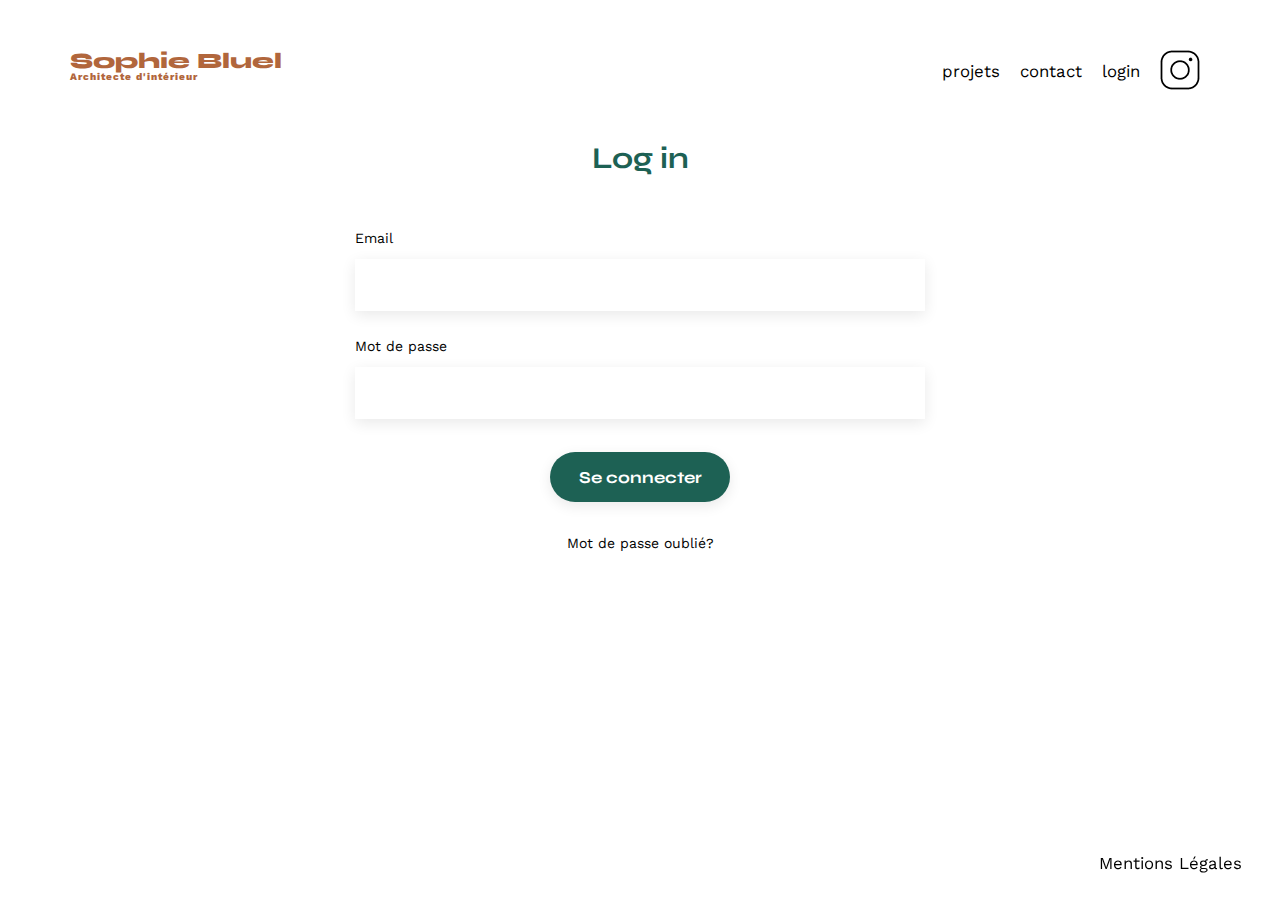
==== FrontEnd/login.html @ 67257700 "gngn" ====
<!DOCTYPE html>
<html lang="fr">

<head>
    <meta charset="UTF-8">
    <title>Sophie Bluel - Architecte d'intérieur</title>
    <meta name="viewport" content="width=device-width, initial-scale=1.0">
    <link rel="preconnect" href="https://fonts.googleapis.com">
    <link rel="preconnect" href="https://fonts.gstatic.com" crossorigin>
    <link href="https://fonts.googleapis.com/css2?family=Syne:wght@700;800&family=Work+Sans&display=swap"
        rel="stylesheet">
    <meta name="description" content="">
    <link rel="stylesheet" href="./assets/style.css">
    <script src="./assets/script.js"></script>
</head>

<body id="login-page">
    <header>
        <h1>Sophie Bluel <span>Architecte d'intérieur</span></h1>
        <nav>
            <ul>
                <li><a href="/">projets</a></li>
                <li><a href="/">contact</a></li>
                <li>login</li>
                <li><img src="./assets/icons/instagram.png" alt="Instagram"></li>
            </ul>
        </nav>
    </header>
    <main>
        <section id="login">
            <h2>Log in</h2>
            <form id="login-form">
                <label for="email">Email</label>
                <input type="email" name="email" id="email">
                <label for="password">Mot de passe</label>
                <input type="password" name="password" id="password">
                <input type="submit" value="Se connecter">
                <p><a href="">Mot de passe oublié?</a></p>
            </form>
        </section>
    </main>

    <footer>
        <nav>
            <ul>
                <li>Mentions Légales</li>
            </ul>
        </nav>
    </footer>
</body>

</html>
---- FrontEnd/assets/style.css ----
/* http://meyerweb.com/eric/tools/css/reset/
   v2.0 | 20110126
   License: none (public domain)
*/

html,
body,
div,
span,
applet,
object,
iframe,
h1,
h2,
h3,
h4,
h5,
h6,
p,
blockquote,
pre,
a,
abbr,
acronym,
address,
big,
cite,
code,
del,
dfn,
em,
img,
ins,
kbd,
q,
s,
samp,
small,
strike,
strong,
sub,
sup,
tt,
var,
b,
u,
i,
center,
dl,
dt,
dd,
ol,
ul,
li,
fieldset,
form,
label,
legend,
table,
caption,
tbody,
tfoot,
thead,
tr,
th,
td,
article,
aside,
canvas,
details,
embed,
figure,
figcaption,
footer,
header,
hgroup,
menu,
nav,
output,
ruby,
section,
summary,
time,
mark,
audio,
video {
	margin: 0;
	padding: 0;
	border: 0;
	font-size: 100%;
	font: inherit;
	vertical-align: baseline;
}

/* HTML5 display-role reset for older browsers */
article,
aside,
details,
figcaption,
figure,
footer,
header,
hgroup,
menu,
nav,
section {
	display: block;
}

body {
	line-height: 1;
}

ol,
ul {
	list-style: none;
}

blockquote,
q {
	quotes: none;
}

blockquote:before,
blockquote:after,
q:before,
q:after {
	content: '';
	content: none;
}

table {
	border-collapse: collapse;
	border-spacing: 0;
}

/** end reset css**/
body {
	max-width: 1140px;
	margin: auto;
	font-family: 'Work Sans';
	font-size: 14px;
}

header {
	display: flex;
	justify-content: space-between;
	margin: 50px 0
}

section {
	margin: 50px 0
}

h1 {
	display: flex;
	flex-direction: column;
	font-family: 'Syne';
	font-size: 22px;
	font-weight: 800;
	color: #B1663C
}

h1>span {
	font-family: 'Work Sans';
	font-size: 10px;
	letter-spacing: 0.1em;
	;
}

h2 {
	font-family: 'Syne';
	font-weight: 700;
	font-size: 30px;
	color: #1D6154
}

nav ul {
	display: flex;
	align-items: center;
	list-style-type: none;

}

nav li {
	padding: 0 10px;
	font-size: 1.2em;
}

li:hover {
	color: #B1663C;
}

#introduction {
	display: flex;
	align-items: center;
}

#introduction figure {
	flex: 1
}

#introduction img {
	display: block;
	margin: auto;
	width: 80%;
}

#introduction article {
	flex: 1
}

#introduction h2 {
	margin-bottom: 1em;
}

#introduction p {
	margin-bottom: 0.5em;
}

#portfolio h2 {
	text-align: center;
	margin-bottom: 1em;
}

.gallery {
	width: 100%;
	display: grid;
	grid-template-columns: 1fr 1fr 1fr;
	grid-column-gap: 20px;
	grid-row-gap: 20px;
}

.gallery img {
	width: 100%;

}

#contact {
	width: 50%;
	margin: auto;
}

#contact>* {
	text-align: center;

}

#contact h2 {
	margin-bottom: 20px;
}

#contact form {
	text-align: left;
	margin-top: 30px;
	display: flex;
	flex-direction: column;
}

#contact input {
	height: 50px;
	font-size: 1.2em;
	border: none;
	box-shadow: 0px 4px 14px rgba(0, 0, 0, 0.09);
}

#contact label {
	margin: 2em 0 1em 0;
}

#contact textarea {
	border: none;
	box-shadow: 0px 4px 14px rgba(0, 0, 0, 0.09);
}

input[type="submit"] {
	font-family: 'Syne';
	font-weight: 700;
	color: white;
	background-color: #1D6154;
	margin: 2em auto;
	width: 180px;
	text-align: center;
	border-radius: 60px;
}

footer nav ul {
	display: flex;
	justify-content: flex-end;
	margin: 2em
}


/* index */
a:visited,
a {
	color: inherit;
	text-decoration: none;
}

/* --------------------------------Log in------------------------------------- */

#login {
	width: 50%;
	margin: auto;
}

#login>* {
	text-align: center;
}

#login h2 {
	margin-bottom: 20px;
}

#login p {
	text-align: center;
}

#login form {
	text-align: left;
	margin-top: 30px;
	display: flex;
	flex-direction: column;
}

#login input {
	height: 50px;
	font-size: 1.2em;
	border: none;
	box-shadow: 0px 4px 14px rgba(0, 0, 0, 0.09);
}

#login label {
	margin: 2em 0 1em 0;
}

#login-page footer {
	position: fixed;
	right: 0;
	bottom: 0;
}
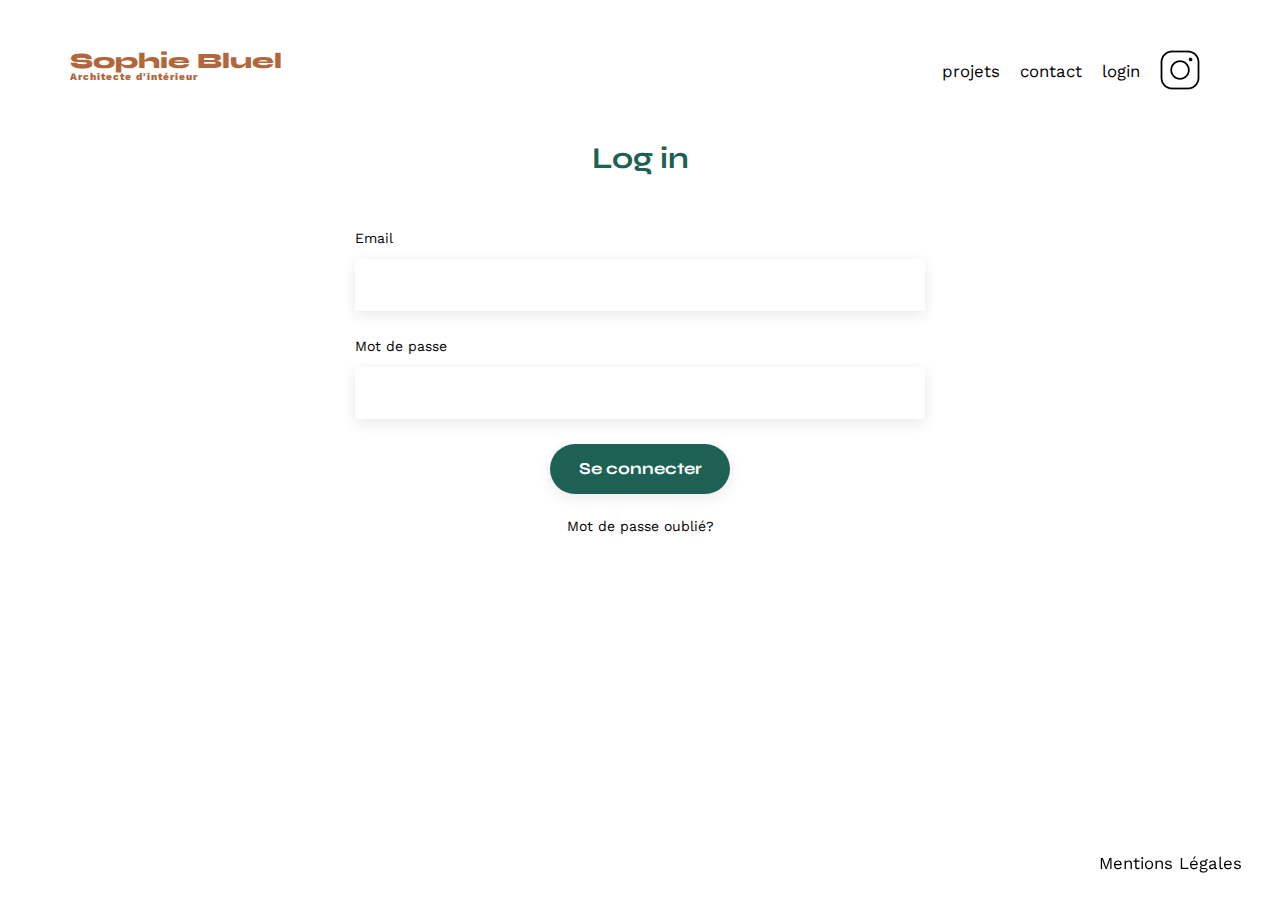
==== commit bc7b781c: "finition des details" ====
--- a/FrontEnd/login.html
+++ b/FrontEnd/login.html
@@ -11,12 +11,14 @@
         rel="stylesheet">
     <meta name="description" content="">
     <link rel="stylesheet" href="./assets/style.css">
-    <script src="./assets/script.js"></script>
+    <script src="./assets/script-login.js"></script>
 </head>
 
 <body id="login-page">
     <header>
-        <h1>Sophie Bluel <span>Architecte d'intérieur</span></h1>
+        <a href="/">
+            <h1>Sophie Bluel <span>Architecte d'intérieur</span></h1>
+        </a>
         <nav>
             <ul>
                 <li><a href="/">projets</a></li>
@@ -35,6 +37,7 @@
                 <label for="password">Mot de passe</label>
                 <input type="password" name="password" id="password">
                 <input type="submit" value="Se connecter">
+                <p id="imageError" class="error-message" style="color: red; display: none;">Identifiant ou mot de passe incorrect</p>
                 <p><a href="">Mot de passe oublié?</a></p>
             </form>
         </section>
--- a/FrontEnd/assets/style.css
+++ b/FrontEnd/assets/style.css
@@ -278,7 +278,7 @@
 	font-weight: 700;
 	color: white;
 	background-color: #1D6154;
-	margin: 2em auto;
+	margin: 25px auto 25px;
 	width: 180px;
 	text-align: center;
 	border-radius: 60px;
@@ -339,4 +339,208 @@
 	position: fixed;
 	right: 0;
 	bottom: 0;
+}
+
+/* --------------------------------admin------------------------------------- */
+
+.admin-bar {
+	background-color: black;
+	color: bisque;
+	display: flex;
+	justify-content: center;
+	align-items: center;
+	position: fixed;
+	top: 0;
+	left: 0;
+	width: 100vw;
+	height: 50px;
+}
+
+#portfolio h2 {
+	display: flex;
+	justify-content: center;
+	align-items: center;
+}
+
+h2 a {
+	color: #000;
+	text-align: center;
+	font-family: Work Sans;
+	font-size: 14px;
+	font-style: normal;
+	font-weight: 400;
+	line-height: normal;
+	margin-left: 50px;
+}
+
+
+
+.modal {
+	display: flex;
+	justify-content: center;
+	align-items: center;
+	position: fixed;
+	width: 100%;
+	height: 100%;
+	background: rgba(0, 0, 0, 0.80);
+	top: 0;
+	left: 0;
+}
+
+.modal-wrapper {
+	display: flex;
+	flex-direction: column;
+	align-items: center;
+	justify-content: space-between;
+	width: 600px;
+	max-width: calc(100vw - 50px);
+	max-height: calc(100vh - 50px);
+	background-color: white;
+	min-height: 50%;
+
+}
+
+.modal-wrapper h1 {
+	margin: 50px 0;
+}
+
+
+#close-modal1 {
+	position: relative;
+	padding: 10px;
+	align-self: flex-end;
+	cursor: pointer;
+}
+
+.modal-nav {
+	display: flex;
+	width: 100%;
+	justify-content: space-between;
+}
+
+#back-button,
+#close-modal2 {
+	cursor: pointer;
+	padding: 10px;
+}
+
+#modal-gallery {
+	width: 70%;
+	display: flex;
+	justify-content: flex-start;
+	gap: 5px;
+	flex-wrap: wrap;
+}
+
+.modal-img {
+	width: 100px;
+	margin-bottom: 10px;
+}
+
+.trash {
+	display: flex;
+	justify-content: flex-end;
+}
+
+.trash i {
+	position: absolute;
+}
+
+.new-photo {
+	margin: 25px 0;
+}
+
+
+#modal-new-work {
+	width: 75%;
+}
+
+#modal-new-work form {
+	display: flex;
+	flex-direction: column;
+
+
+
+	/* aaaaaaaaa */
+	color: #3D3D3D;
+	font-size: 14px;
+	font-style: normal;
+	line-height: normal;
+}
+
+.img-input-container,
+.new-file-text {
+	display: flex;
+	flex-direction: column;
+	align-items: center;
+	justify-content: center;
+	width: 100%;
+	height: 170px;
+	border-radius: 3px;
+	background: #E8F1F6;
+}
+
+.img-input-container img {
+	width: 100%;
+	height: 100%;
+	object-fit: contain;
+}
+
+.new-file-text i {
+	font-size: 75px;
+	color: #B9C5CC;
+}
+
+.new-file-text button {
+	color: #306685;
+	font-size: 14px;
+	font-weight: 500;
+	background-color: #CBD6DC;
+	border-radius: 50px;
+	border-style: none;
+	width: 40%;
+	height: 35px
+}
+
+.form-input {
+	background: #FFF;
+	box-shadow: 0px 4px 14px 0px rgba(0, 0, 0, 0.09);
+	height: 50px;
+	border-style: none;
+}
+
+.filter-bar {
+	display: flex;
+	justify-content: center;
+	align-items: center;
+	gap: 25px;
+	margin-bottom: 30px;
+}
+
+.filter-bar button {
+	padding: 0 30px;
+	height: 40px;
+	background-color: #FFF;
+	color: #1D6154;
+	border: 1px solid #1D6154;
+	border-radius: 60px;
+	text-align: center;
+	font-family: Syne;
+	font-size: 16px;
+	font-style: normal;
+	font-weight: 700;
+	line-height: normal;
+}
+
+.filter-bar .actif{
+	
+	background-color: #1D6154;
+	color: #fff;
+	
+	border: 1px solid #1D6154;
+}
+
+.trash i{
+	padding: 5px;
+	cursor: pointer;
 }